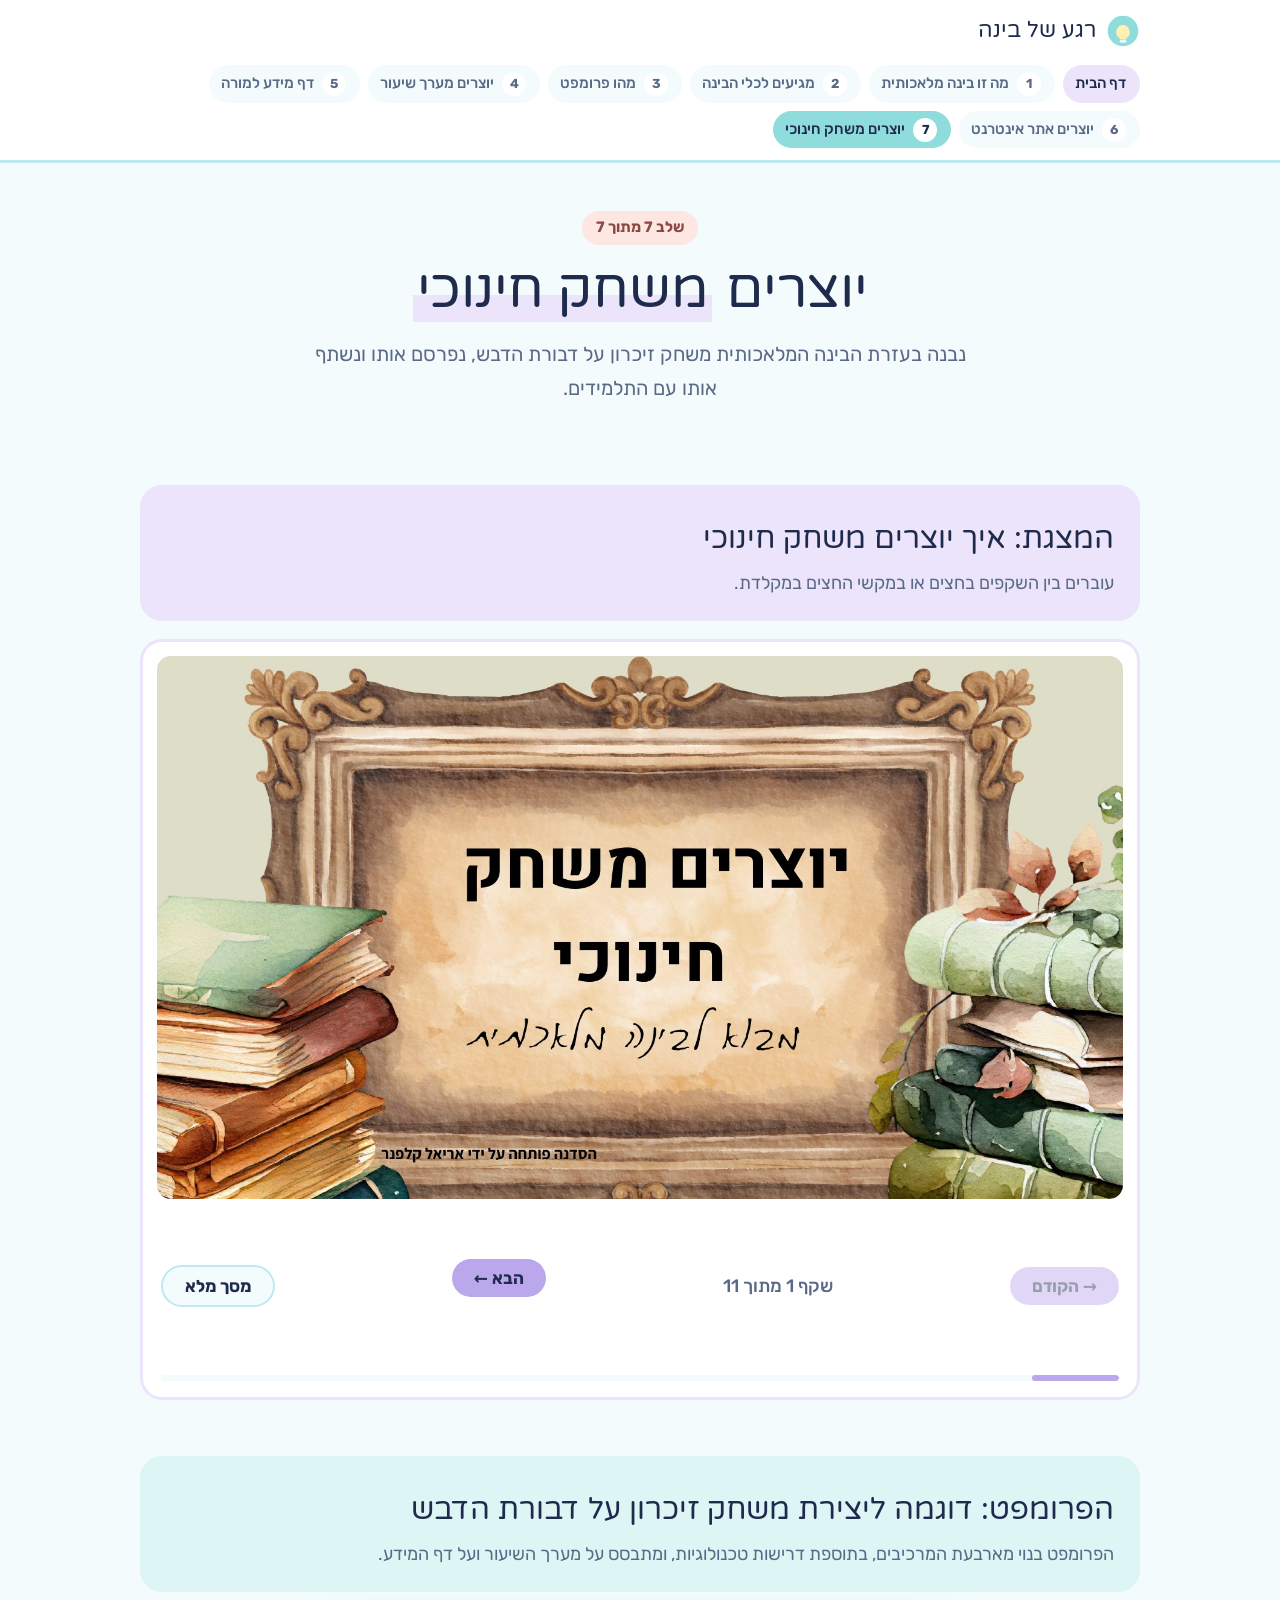
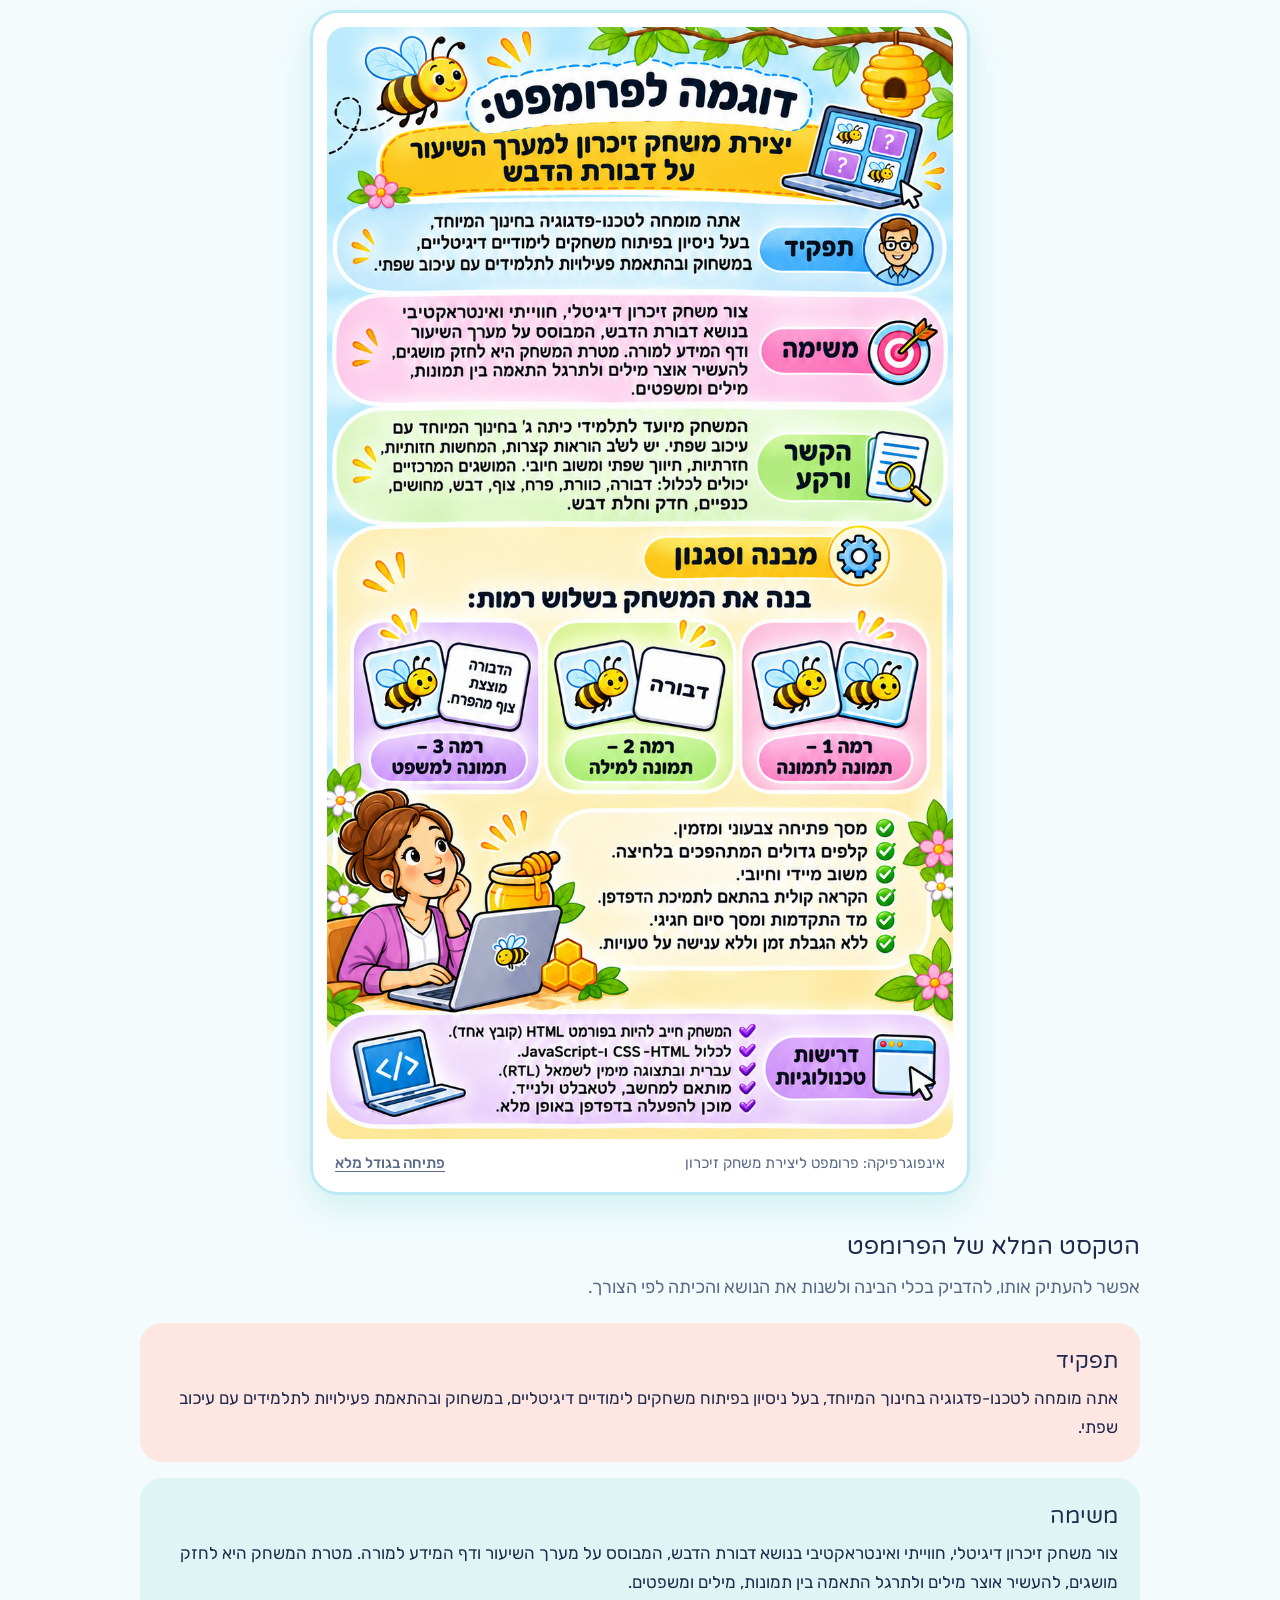
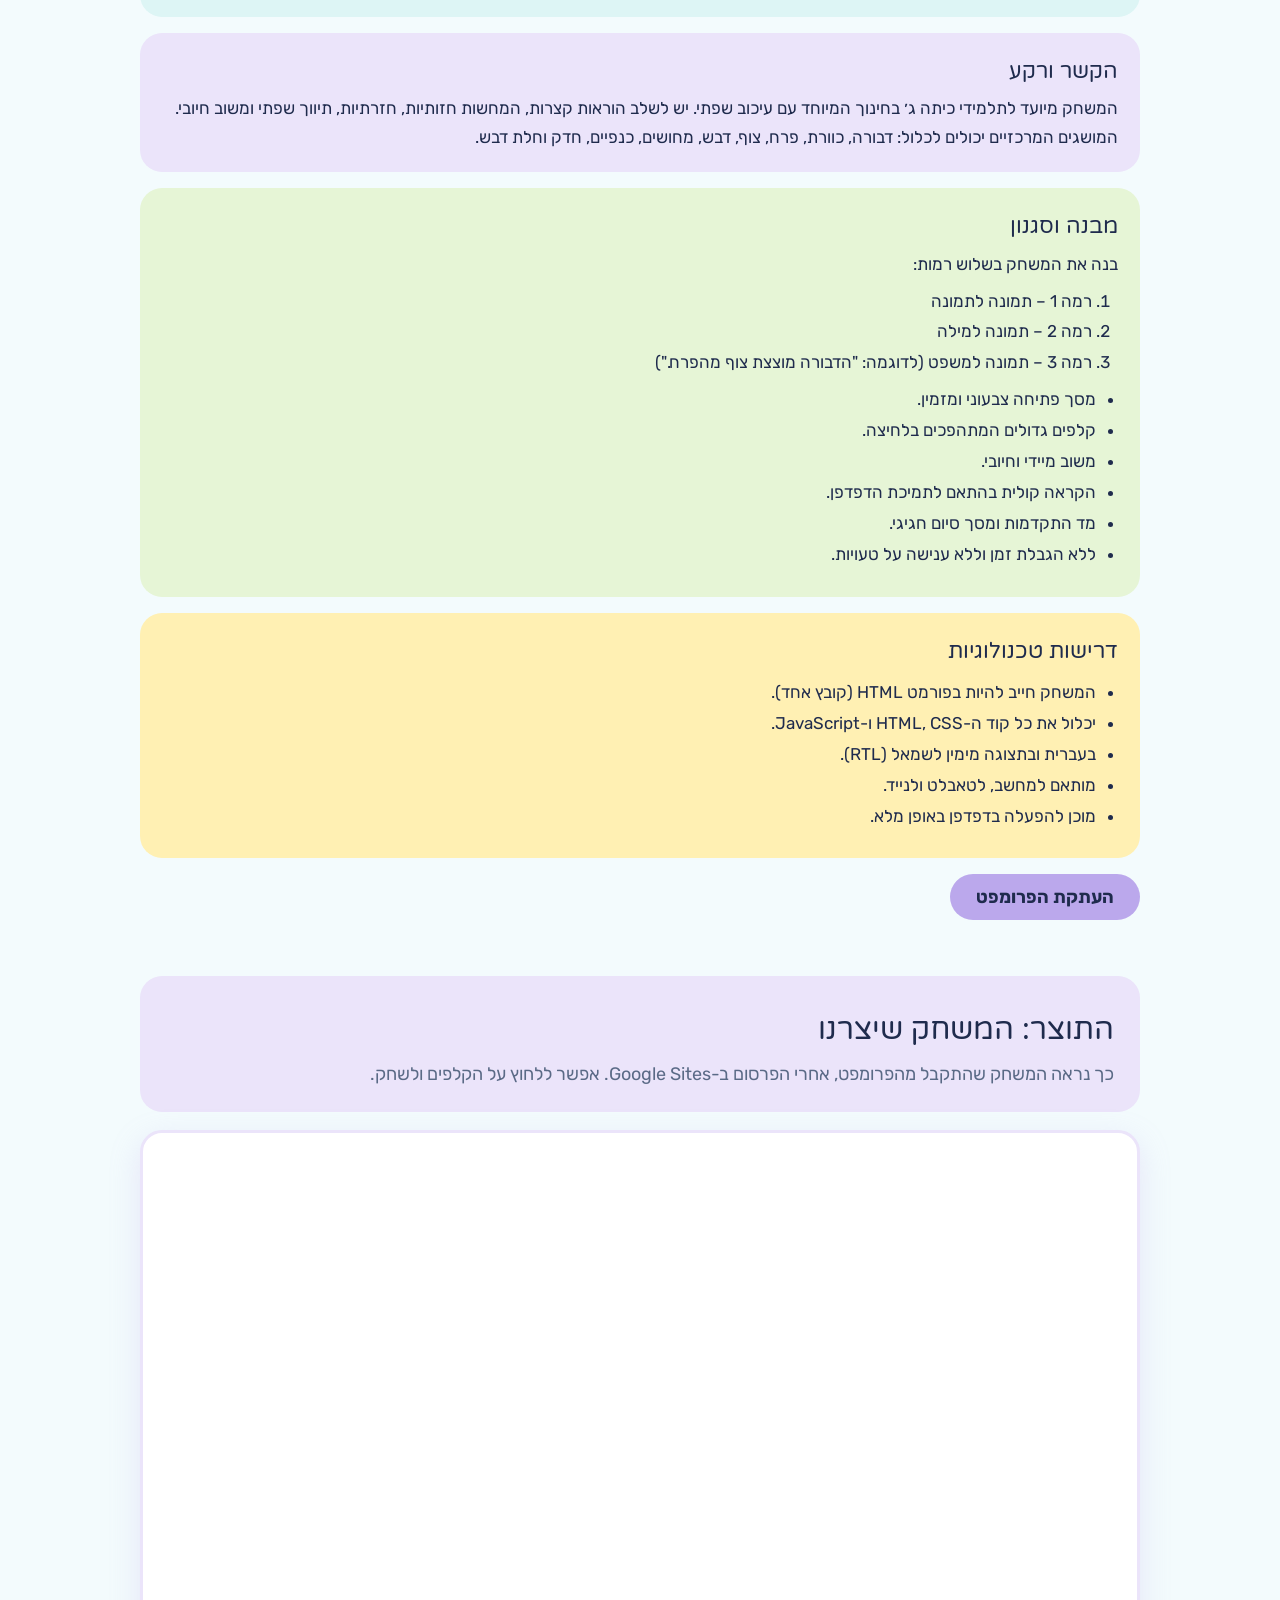
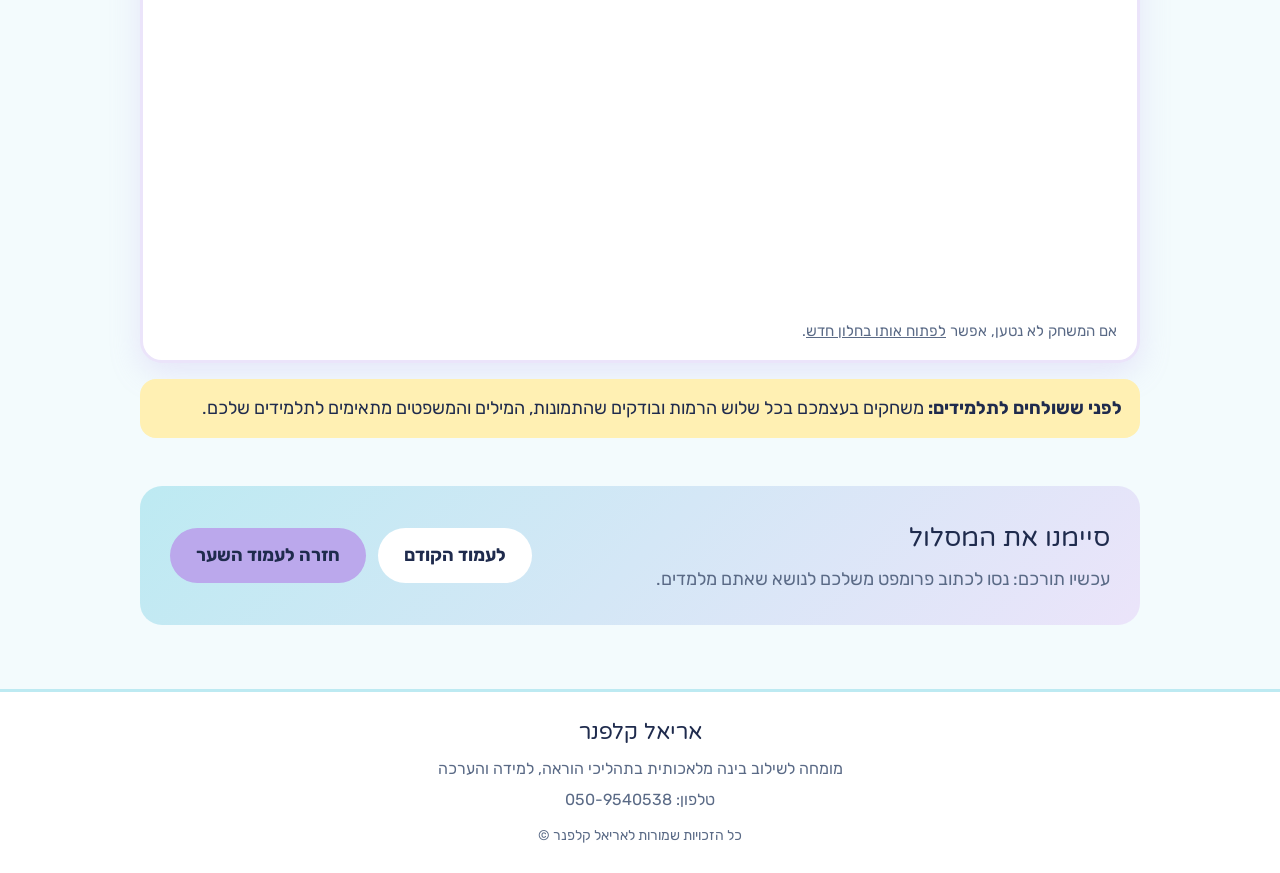
==== game.html @ d9471802 "Add Rega Shel Bina teachers training website Seven-page Hebrew RTL learning site on AI for teachers:" ====
<!DOCTYPE html>
<html lang="he" dir="rtl">
<head>
<meta charset="utf-8">
<meta name="viewport" content="width=device-width, initial-scale=1">
<title>רגע של בינה - יוצרים משחק חינוכי</title>
<link rel="preconnect" href="https://fonts.googleapis.com">
<link rel="preconnect" href="https://fonts.gstatic.com" crossorigin>
<link href="https://fonts.googleapis.com/css2?family=Rubik:wght@400;500;700&family=Varela+Round&display=swap" rel="stylesheet">
<link rel="stylesheet" href="style.css">
</head>
<body>

<header>
  <div class="bar">
    <a class="brand" href="index.html" aria-label="רגע של בינה - לדף הבית">
      <svg viewBox="0 0 40 40" aria-hidden="true"><circle cx="20" cy="20" r="18" fill="#8FDCDC"/><path d="M12 22c0-5 3.6-9 8-9s8 4 8 9c0 3-1.6 5-4 6v2h-8v-2c-2.4-1-4-3-4-6z" fill="#FFF0B3"/><rect x="16" y="31" width="8" height="2.5" rx="1.2" fill="#fff"/></svg>
      רגע של בינה
    </a>
    <button class="menu-btn" type="button" id="menu-btn" aria-expanded="false" aria-controls="site-nav"><span class="menu-ic" aria-hidden="true"></span>תפריט</button>
    <nav id="site-nav" aria-label="תפריט האתר">
      <ol>
        <li class="home"><a href="index.html">דף הבית</a></li>
        <li><a href="ai.html"><b>1</b>מה זו בינה מלאכותית</a></li>
        <li><a href="tools.html"><b>2</b>מגיעים לכלי הבינה</a></li>
        <li><a href="prompt.html"><b>3</b>מהו פרומפט</a></li>
        <li><a href="lesson.html"><b>4</b>יוצרים מערך שיעור</a></li>
        <li><a href="info.html"><b>5</b>דף מידע למורה</a></li>
        <li><a href="web.html"><b>6</b>יוצרים אתר אינטרנט</a></li>
        <li class="on"><a aria-current="page" href="game.html"><b>7</b>יוצרים משחק חינוכי</a></li>
      </ol>
    </nav>
  </div>
</header>

<main class="wrap">

  <section class="hero solo">
    <div>
      <span class="tag">שלב 7 מתוך 7</span>
      <h1>יוצרים <mark>משחק חינוכי</mark></h1>
      <p class="lead">נבנה בעזרת הבינה המלאכותית משחק זיכרון על דבורת הדבש, נפרסם אותו ונשתף אותו עם התלמידים.</p>
    </div>
  </section>

  <section id="slides" class="part-block" aria-labelledby="slides-title">
    <div class="block-head hd1">
      <h2 id="slides-title" class="sec">המצגת: איך יוצרים משחק חינוכי</h2>
      <p class="sub">עוברים בין השקפים בחצים או במקשי החצים במקלדת.</p>
    </div>
    <div class="viewer" data-name="game" data-count="11" tabindex="0" role="group" aria-label="מצגת: יוצרים משחק חינוכי">
      <div class="stage"><img class="slide" src="slides/game-01.jpg" alt="שקף 1 מתוך 11" width="1600" height="900"></div>
      <div class="controls">
        <button class="vb prev" type="button" aria-label="לשקף הקודם">&rarr; הקודם</button>
        <span class="count" aria-live="polite">שקף 1 מתוך 11</span>
        <button class="vb next" type="button" aria-label="לשקף הבא">הבא &larr;</button>
        <button class="vb fs" type="button">מסך מלא</button>
      </div>
      <div class="bar-progress" aria-hidden="true"><span></span></div>
    </div>
  </section>

  <section id="prompt" class="part-block" aria-labelledby="prompt-title">
    <div class="block-head hd2">
      <h2 id="prompt-title" class="sec">הפרומפט: דוגמה ליצירת משחק זיכרון על דבורת הדבש</h2>
      <p class="sub">הפרומפט בנוי מארבעת המרכיבים, בתוספת דרישות טכנולוגיות, ומתבסס על מערך השיעור ועל דף המידע.</p>
    </div>
    <figure class="figure">
      <img src="game-prompt-infographic.png" width="941" height="1672" loading="lazy"
           alt="אינפוגרפיקה: דוגמה לפרומפט ליצירת משחק זיכרון למערך שיעור על דבורת הדבש. החלקים: תפקיד, משימה, הקשר ורקע, מבנה וסגנון עם שלוש רמות, ודרישות טכנולוגיות. הטקסט המלא מופיע מתחת לאינפוגרפיקה.">
      <figcaption>
        <span>אינפוגרפיקה: פרומפט ליצירת משחק זיכרון</span>
        <a href="game-prompt-infographic.png" target="_blank" rel="noopener">פתיחה בגודל מלא</a>
      </figcaption>
    </figure>

    <h3 class="subhead">הטקסט המלא של הפרומפט</h3>
    <p class="sub">אפשר להעתיק אותו, להדביק בכלי הבינה ולשנות את הנושא והכיתה לפי הצורך.</p>
    <div class="parts one" id="prompt-parts">
      <article class="part p2">
        <h3>תפקיד</h3>
        <div class="body"><p>אתה מומחה לטכנו-פדגוגיה בחינוך המיוחד, בעל ניסיון בפיתוח משחקים לימודיים דיגיטליים, במשחוק ובהתאמת פעילויות לתלמידים עם עיכוב שפתי.</p></div>
      </article>
      <article class="part p1">
        <h3>משימה</h3>
        <div class="body"><p>צור משחק זיכרון דיגיטלי, חווייתי ואינטראקטיבי בנושא דבורת הדבש, המבוסס על מערך השיעור ודף המידע למורה. מטרת המשחק היא לחזק מושגים, להעשיר אוצר מילים ולתרגל התאמה בין תמונות, מילים ומשפטים.</p></div>
      </article>
      <article class="part p4">
        <h3>הקשר ורקע</h3>
        <div class="body"><p>המשחק מיועד לתלמידי כיתה ג׳ בחינוך המיוחד עם עיכוב שפתי. יש לשלב הוראות קצרות, המחשות חזותיות, חזרתיות, תיווך שפתי ומשוב חיובי. המושגים המרכזיים יכולים לכלול: דבורה, כוורת, פרח, צוף, דבש, מחושים, כנפיים, חדק וחלת דבש.</p></div>
      </article>
      <article class="part p3">
        <h3>מבנה וסגנון</h3>
        <div class="body">
          <p>בנה את המשחק בשלוש רמות:</p>
          <ol>
            <li>רמה 1 – תמונה לתמונה</li>
            <li>רמה 2 – תמונה למילה</li>
            <li>רמה 3 – תמונה למשפט (לדוגמה: "הדבורה מוצצת צוף מהפרח.")</li>
          </ol>
          <ul>
            <li>מסך פתיחה צבעוני ומזמין.</li>
            <li>קלפים גדולים המתהפכים בלחיצה.</li>
            <li>משוב מיידי וחיובי.</li>
            <li>הקראה קולית בהתאם לתמיכת הדפדפן.</li>
            <li>מד התקדמות ומסך סיום חגיגי.</li>
            <li>ללא הגבלת זמן וללא ענישה על טעויות.</li>
          </ul>
        </div>
      </article>
      <article class="part p5">
        <h3>דרישות טכנולוגיות</h3>
        <div class="body">
          <ul>
            <li>המשחק חייב להיות בפורמט HTML (קובץ אחד).</li>
            <li>יכלול את כל קוד ה-HTML, CSS ו-JavaScript.</li>
            <li>בעברית ובתצוגה מימין לשמאל (RTL).</li>
            <li>מותאם למחשב, לטאבלט ולנייד.</li>
            <li>מוכן להפעלה בדפדפן באופן מלא.</li>
          </ul>
        </div>
      </article>
    </div>
    <div class="copy-row">
      <button class="btn" type="button" id="copy-prompt">העתקת הפרומפט</button>
      <span id="copy-status" role="status" aria-live="polite"></span>
    </div>
  </section>

  <section id="result" class="part-block" aria-labelledby="result-title">
    <div class="block-head hd1">
      <h2 id="result-title" class="sec">התוצר: המשחק שיצרנו</h2>
      <p class="sub">כך נראה המשחק שהתקבל מהפרומפט, אחרי הפרסום ב-Google Sites. אפשר ללחוץ על הקלפים ולשחק.</p>
    </div>
    <div class="doc-box">
      <iframe src="https://sites.google.com/educ.org.il/devoragame/full-page-embed" title="המשחק שיצרנו: משחק זיכרון על דבורת הדבש" loading="lazy" allowfullscreen></iframe>
      <p class="video-note">אם המשחק לא נטען, אפשר <a href="https://sites.google.com/educ.org.il/devoragame" target="_blank" rel="noopener">לפתוח אותו בחלון חדש</a>.</p>
    </div>
    <p class="check-note"><strong>לפני ששולחים לתלמידים:</strong> משחקים בעצמכם בכל שלוש הרמות ובודקים שהתמונות, המילים והמשפטים מתאימים לתלמידים שלכם.</p>
  </section>

  <section class="next" aria-labelledby="next-title">
    <div>
      <h2 id="next-title">סיימנו את המסלול</h2>
      <p>עכשיו תורכם: נסו לכתוב פרומפט משלכם לנושא שאתם מלמדים.</p>
    </div>
    <div class="btns">
      <a class="btn ghost" href="web.html">לעמוד הקודם</a>
      <a class="btn" href="index.html">חזרה לעמוד השער</a>
    </div>
  </section>
</main>

<footer class="site-footer">
  <div class="foot-in">
    <strong class="foot-name">אריאל קלפנר</strong>
    <span class="foot-role">מומחה לשילוב בינה מלאכותית בתהליכי הוראה, למידה והערכה</span>
    <span class="foot-phone">טלפון: <bdi dir="ltr">050-9540538</bdi></span>
    <span class="foot-rights">כל הזכויות שמורות לאריאל קלפנר ©</span>
  </div>
</footer>

<script src="viewer.js"></script>
<script>
(function(){
  var btn=document.getElementById('copy-prompt'),st=document.getElementById('copy-status');
  function text(){
    return Array.prototype.map.call(document.querySelectorAll('#prompt-parts .part'),function(p){
      var out=[];
      p.querySelectorAll('.body > *').forEach(function(el){
        if(el.tagName==='UL'){el.querySelectorAll('li').forEach(function(li){out.push('- '+li.textContent);});}
        else if(el.tagName==='OL'){el.querySelectorAll('li').forEach(function(li,k){out.push((k+1)+'. '+li.textContent);});}
        else{out.push(el.textContent);}
      });
      return p.querySelector('h3').textContent+': '+out.join('\n');
    }).join('\n\n');
  }
  function done(msg){st.textContent=msg;setTimeout(function(){st.textContent='';},3000);}
  btn.addEventListener('click',function(){
    var t=text();
    if(navigator.clipboard&&navigator.clipboard.writeText){
      navigator.clipboard.writeText(t).then(function(){done('הפרומפט הועתק');},fallback);
    }else{fallback();}
    function fallback(){
      var ta=document.createElement('textarea');ta.value=t;document.body.appendChild(ta);ta.select();
      try{document.execCommand('copy');done('הפרומפט הועתק');}catch(e){done('ההעתקה לא הצליחה, סמנו את הטקסט והעתיקו ידנית');}
      document.body.removeChild(ta);
    }
  });
})();
</script>
<script src="menu.js"></script>
</body>
</html>
---- style.css ----
:root{
  /* פלטת פסטל שנגזרת מהאינפוגרפיקה: תכלת, לבנדר, ירוק מנטה, ורוד עדין וצהוב בהיר מאוד */
  --bg:#F3FBFD;
  --surface:#FFFFFF;
  --ink:#1F2B4D;
  --muted:#5A6A86;
  --sky:#BDEAF2;
  --teal:#8FDCDC;
  --teal-soft:#DDF5F5;
  --lav:#BBA8EC;
  --lav-soft:#EBE4FA;
  --mint:#B5E08A;
  --mint-soft:#E6F5D6;
  --pink:#F9B5AC;
  --pink-soft:#FEE6E2;
  --butter:#FFF0B3;
  --display:"Varela Round","Rubik",system-ui,sans-serif;
  --body:"Rubik",system-ui,sans-serif;
  --radius:22px;
  /* פריסה: כותרת עליונה עם ניווט שלבים, תוכן במרכז, כרטיסים בצבעי פסטל, כפתורי הקודם והבא */
}
*{box-sizing:border-box}
html{scroll-behavior:smooth}
body{margin:0;background:var(--bg);color:var(--ink);font-family:var(--body);font-size:18px;line-height:1.7}
a{color:inherit}
:focus-visible{outline:3px solid var(--lav);outline-offset:3px;border-radius:8px}
.wrap{max-width:1040px;margin:0 auto;padding:0 20px}

/* ניווט */
header{background:var(--surface);border-bottom:3px solid var(--sky);position:sticky;top:0;z-index:5}
.bar{display:flex;align-items:center;justify-content:space-between;gap:16px;flex-wrap:wrap;padding:12px 20px;max-width:1040px;margin:0 auto}
.brand{display:flex;align-items:center;gap:10px;font-family:var(--display);font-size:22px;color:var(--ink);text-decoration:none}
.brand svg{width:34px;height:34px}
nav ol{list-style:none;margin:0;padding:0;display:flex;gap:8px;flex-wrap:wrap}
nav li a,nav li span{display:flex;align-items:center;gap:8px;padding:6px 14px 6px 12px;border-radius:999px;font-size:15px;font-weight:500;text-decoration:none;background:var(--bg);color:var(--muted)}
nav li a:hover{background:var(--teal-soft)}
nav li b{display:grid;place-items:center;width:24px;height:24px;border-radius:50%;background:#fff;font-size:13px;color:var(--muted)}
nav li.on a{background:var(--teal);color:var(--ink)}
nav li.on b{background:#fff;color:var(--ink)}
nav li.soon span{opacity:.8}
nav small{font-size:12px;background:var(--butter);color:#6B5A1E;padding:0 8px;border-radius:999px}

/* פתיח */
.hero{padding:48px 0 24px;display:grid;grid-template-columns:1.2fr .8fr;gap:32px;align-items:center}
.hero.solo{grid-template-columns:1fr;text-align:center;justify-items:center}
.tag{display:inline-block;background:var(--pink-soft);color:#8A4A42;font-weight:700;font-size:15px;padding:4px 14px;border-radius:999px;margin-bottom:14px}
h1{font-family:var(--display);font-weight:400;font-size:clamp(34px,5.5vw,54px);line-height:1.15;margin:0 0 16px;text-wrap:balance}
h1 mark{background:linear-gradient(transparent 58%,var(--lav-soft) 58%);color:inherit;padding:0 4px}
.lead{font-size:20px;color:var(--muted);margin:0;max-width:34em}
.art{width:100%;max-width:340px;justify-self:center}

/* הגדרה */
.def{background:var(--surface);border-radius:var(--radius);padding:28px 30px;margin:24px 0;border-inline-start:10px solid var(--teal);box-shadow:0 8px 24px rgba(143,220,220,.28)}
.def h2{font-family:var(--display);font-weight:400;font-size:26px;margin:0 0 8px}
.def p{margin:0;font-size:20px;max-width:46em}
.def .simple{margin-top:14px;padding:12px 16px;background:var(--butter);border-radius:14px;font-size:18px}

h2.sec{font-family:var(--display);font-weight:400;font-size:30px;margin:48px 0 6px}
.sub{color:var(--muted);margin:0 0 20px}

/* כרטיסים */
.cards{display:grid;grid-template-columns:repeat(3,1fr);gap:18px}
.card{border-radius:var(--radius);padding:24px;display:flex;flex-direction:column;gap:8px}
.card .ic{width:52px;height:52px;border-radius:16px;display:grid;place-items:center;background:#fff}
.card .ic svg{width:30px;height:30px}
.card h3{font-family:var(--display);font-weight:400;font-size:22px;margin:6px 0 0}
.card p{margin:0;font-size:17px}
.c1{background:var(--lav-soft)} .c1 svg{stroke:#8E78DC}
.c2{background:var(--pink-soft)} .c2 svg{stroke:#E58C80}
.c3{background:var(--teal-soft)} .c3 svg{stroke:#48B7B7}

/* סרטון */
.video-box{background:var(--surface);border-radius:var(--radius);padding:16px;box-shadow:0 10px 30px rgba(187,168,236,.30);border:3px solid var(--lav-soft)}
.video{position:relative;aspect-ratio:16/9;border-radius:14px;overflow:hidden;background:#1F2B4D}
.video iframe{position:absolute;inset:0;width:100%;height:100%;border:0}
.video-note{margin:12px 6px 2px;font-size:15px;color:var(--muted)}

/* שאלות למחשבה */
.think{display:grid;grid-template-columns:repeat(2,1fr);gap:16px}
.q{background:var(--surface);border-radius:var(--radius);padding:20px 22px;display:flex;gap:14px;align-items:flex-start;border:2px solid var(--butter)}
.q span{flex:none;width:34px;height:34px;border-radius:50%;background:var(--butter);display:grid;place-items:center;font-weight:700;font-family:var(--display)}
.q p{margin:0}

/* אינפוגרפיקה */
.figure{margin:8px auto 0;max-width:660px;background:var(--surface);border-radius:28px;padding:14px;border:3px solid var(--sky);box-shadow:0 12px 34px rgba(143,220,220,.35)}
.figure img{display:block;width:100%;height:auto;border-radius:18px}
.figure figcaption{display:flex;justify-content:space-between;align-items:center;gap:12px;flex-wrap:wrap;padding:12px 8px 2px;font-size:15px;color:var(--muted)}
.figure figcaption a{font-weight:500;text-decoration:underline;text-underline-offset:3px}

/* סיכום טקסטואלי: ארבעת המרכיבים */
.parts{display:grid;grid-template-columns:repeat(2,1fr);gap:16px}
.part{border-radius:var(--radius);padding:20px 22px}
.part h3{font-family:var(--display);font-weight:400;font-size:22px;margin:0 0 4px}
.part p{margin:0;font-size:17px}
.p1{background:var(--teal-soft)}
.p2{background:var(--pink-soft)}
.p3{background:var(--mint-soft)}
.p4{background:var(--lav-soft)}

/* דוגמה */
.example{display:grid;grid-template-columns:repeat(2,1fr);gap:16px}
.ex{background:var(--surface);border-radius:var(--radius);padding:20px 22px;border:3px solid var(--sky)}
.ex.good{border-color:var(--mint)}
.ex h3{font-family:var(--display);font-weight:400;font-size:20px;margin:0 0 8px}
.ex .label{display:inline-block;font-size:14px;font-weight:700;padding:2px 12px;border-radius:999px;margin-bottom:10px;background:var(--pink-soft);color:#8A4A42}
.ex.good .label{background:var(--mint-soft);color:#3F6B1A}
.ex blockquote{margin:0;padding:12px 16px;background:var(--bg);border-radius:14px;font-size:17px}

/* המשך וחזרה */
.next{margin:48px 0 64px;background:linear-gradient(135deg,var(--sky) 0%,var(--lav-soft) 100%);border-radius:var(--radius);padding:30px;display:flex;align-items:center;justify-content:space-between;gap:20px;flex-wrap:wrap}
.next h2{font-family:var(--display);font-weight:400;font-size:26px;margin:0 0 4px}
.next p{margin:0;color:var(--muted)}
.btns{display:flex;gap:12px;flex-wrap:wrap}
.btn{font-family:var(--body);font-weight:700;font-size:18px;border:0;border-radius:999px;padding:12px 26px;background:var(--lav);color:var(--ink);cursor:pointer;text-decoration:none;display:inline-block}
.btn.ghost{background:#fff}
.btn[disabled]{cursor:not-allowed;opacity:.7}



@media (max-width:820px){
  .hero{grid-template-columns:1fr}
  .art{max-width:240px;order:-1}
  .cards,.think,.parts,.example{grid-template-columns:1fr}
}
@media (prefers-reduced-motion:no-preference){
  .card,.q,.part{transition:transform .2s}
  .card:hover,.q:hover,.part:hover{transform:translateY(-4px)}
}

/* עמוד כלי הבינה */
.choices{display:grid;grid-template-columns:repeat(2,1fr);gap:18px;margin:8px 0 8px}
.choice{display:flex;flex-direction:column;gap:8px;border-radius:var(--radius);padding:26px;text-decoration:none;transition:transform .2s}
.choice h2{font-family:var(--display);font-weight:400;font-size:26px;line-height:1.25;margin:0}
.choice p{margin:0;font-size:17px}
.choice .go{margin-top:auto;align-self:flex-start;font-weight:700;background:#fff;border-radius:999px;padding:6px 18px}
.ch-num{align-self:flex-start;font-size:14px;font-weight:700;background:#fff;border-radius:999px;padding:2px 12px}
.ch1{background:var(--lav-soft)} .ch2{background:var(--teal-soft)}
.choice:hover{transform:translateY(-4px)}
.part-block{margin-top:56px;scroll-margin-top:90px}
.block-head{border-radius:var(--radius);padding:22px 26px;margin-bottom:18px}
.block-head h2.sec{margin:6px 0 4px}
.block-head .sub{margin:0}
.hd1{background:var(--lav-soft)} .hd2{background:var(--teal-soft)}
.hd1 .ch-num,.hd2 .ch-num{display:inline-block}
.steps{list-style:none;margin:0;padding:0;display:grid;gap:16px}
.step{background:var(--surface);border-radius:var(--radius);padding:20px 22px;display:grid;grid-template-columns:1fr minmax(0,420px);gap:22px;align-items:center;border:3px solid var(--lav-soft)}
.step.s2{border-color:var(--teal-soft)}
.step-text{display:flex;gap:14px;align-items:flex-start}
.step .num{flex:none;width:44px;height:44px;border-radius:50%;display:grid;place-items:center;font-family:var(--display);font-size:22px;background:var(--lav-soft);color:var(--ink)}
.step.s2 .num{background:var(--teal)}
.step h3{margin:2px 0 0;font-weight:500;font-size:21px;line-height:1.45}
.step-sub{margin:6px 0 0;font-size:19px}
.step-note{margin:12px 0 0;padding:10px 14px;background:var(--butter);border-radius:14px;font-size:16px;line-height:1.55}
.shot{position:relative;display:block;width:100%;padding:0;border:2px solid var(--sky);background:var(--bg);border-radius:16px;overflow:hidden;cursor:zoom-in;font:inherit}
.shot img{display:block;width:100%;height:auto;max-height:340px;object-fit:contain}
.shot .zoom{position:absolute;inset-inline-start:10px;bottom:10px;font-size:13px;font-weight:500;background:rgba(255,255,255,.92);color:var(--ink);padding:2px 12px;border-radius:999px}
.done{margin:16px 0 0;text-align:center;font-family:var(--display);font-size:22px;padding:14px;border-radius:var(--radius)}
.d1{background:var(--lav-soft)} .d2{background:var(--teal-soft)}
dialog#lightbox{border:0;border-radius:20px;padding:14px;max-width:min(96vw,1200px);background:#fff;box-shadow:0 20px 60px rgba(31,43,77,.35)}
dialog#lightbox::backdrop{background:rgba(31,43,77,.55)}
dialog#lightbox img{display:block;max-width:100%;max-height:80vh;margin:8px auto 0;border-radius:12px}
dialog#lightbox .close{font-family:var(--body);font-weight:700;font-size:16px;border:0;border-radius:999px;padding:8px 20px;background:var(--lav);color:var(--ink);cursor:pointer}
@media (max-width:820px){
  .choices{grid-template-columns:1fr}
  .step{grid-template-columns:1fr}
}

/* מציג מצגות */
.viewer{background:var(--surface);border-radius:var(--radius);padding:14px;border:3px solid var(--lav-soft);margin-bottom:16px}
#gemini .viewer{border-color:var(--teal-soft)}
.viewer:focus-visible{outline:3px solid var(--lav)}
.stage{background:var(--bg);border-radius:14px;overflow:hidden;display:flex;justify-content:center}
.stage:fullscreen{background:#1F2B4D;align-items:center}
.stage .slide{display:block;width:100%;height:auto;max-height:100%;object-fit:contain;aspect-ratio:16/9}
.controls{display:flex;align-items:center;justify-content:space-between;gap:10px;flex-wrap:wrap;padding:12px 4px 4px}
.vb{font-family:var(--body);font-weight:700;font-size:17px;border:0;border-radius:999px;padding:9px 22px;background:var(--lav);color:var(--ink);cursor:pointer}
#gemini .vb{background:var(--teal)}
.vb.fs{background:var(--bg);border:2px solid var(--sky)}
.vb[disabled]{opacity:.45;cursor:not-allowed}
.count{font-weight:500;color:var(--muted)}
.bar-progress{height:6px;border-radius:999px;background:var(--bg);margin:10px 4px 2px;overflow:hidden}
.bar-progress span{display:block;height:100%;width:0;background:var(--lav);border-radius:999px;float:right;transition:width .25s}
#gemini .bar-progress span{background:var(--teal)}
details.written{margin-top:8px}
details.written>summary{cursor:pointer;font-weight:700;padding:12px 18px;background:var(--butter);border-radius:16px;list-style:none;margin-bottom:14px}
details.written>summary::-webkit-details-marker{display:none}
details.written>summary::before{content:"+ ";font-weight:700}
details.written[open]>summary::before{content:"− "}
@media (max-width:560px){.vb{padding:8px 14px;font-size:16px}.vb.fs{display:none}}

/* עמוד מערך שיעור */
.subhead{font-family:var(--display);font-weight:400;font-size:24px;margin:32px 0 4px}
.parts.one{grid-template-columns:1fr}
.parts.one .part p{max-width:60em}
.copy-row{display:flex;align-items:center;gap:14px;margin-top:16px;flex-wrap:wrap}
#copy-status{color:#3F6B1A;font-weight:700}
.doc-box{background:var(--surface);border-radius:var(--radius);padding:14px;border:3px solid var(--lav-soft);box-shadow:0 10px 30px rgba(187,168,236,.25)}
.doc-box iframe{display:block;width:100%;height:760px;border:0;border-radius:12px;background:#fff}
.check-note{margin:16px 0 0;padding:14px 18px;background:var(--butter);border-radius:16px}
.video-sec{margin-top:36px}
@media (max-width:820px){.doc-box iframe{height:620px}}

/* מסמך PDF */
.pdf-box{background:var(--surface);border-radius:var(--radius);padding:16px;border:3px solid var(--lav-soft);box-shadow:0 10px 30px rgba(187,168,236,.25)}
.pdf-bar{display:flex;align-items:center;justify-content:space-between;gap:12px;flex-wrap:wrap;padding:2px 4px 14px}
.pdf-name{font-family:var(--display);font-size:20px}
.pdf-bar .btn{font-size:16px;padding:9px 20px}
.pdf-pages{display:grid;gap:16px;justify-items:center;background:var(--bg);border-radius:14px;padding:16px}
.pdf-pages img{display:block;width:100%;max-width:820px;height:auto;background:#fff;box-shadow:0 4px 16px rgba(31,43,77,.14);border-radius:4px}

.part .body ul{margin:8px 0;padding-inline-start:22px}
.part .body li{margin:2px 0;font-size:17px}
.part .body p{margin:6px 0 0;font-size:17px}
.part .body p:first-child{margin-top:0}

.p5{background:var(--butter)}
.part .body ol{margin:8px 0;padding-inline-start:26px}
.part .body ol li{margin:2px 0;font-size:17px}

/* דף שער וכותרת תחתונה */
.visually-hidden{position:absolute;width:1px;height:1px;margin:-1px;padding:0;overflow:hidden;clip:rect(0 0 0 0);white-space:nowrap;border:0}
.cover-fig{margin:28px 0 0;border-radius:28px;overflow:hidden;box-shadow:0 14px 40px rgba(143,220,220,.4);border:4px solid #fff}
.cover-fig img{display:block;width:100%;height:auto}
.cover-intro{text-align:center;padding:28px 0 8px;display:flex;flex-direction:column;align-items:center;gap:18px}
.cover-sub{font-size:22px;color:var(--muted);margin:0;max-width:34em;text-wrap:balance}
.cover-btn{font-size:22px;padding:14px 40px}
.toc-wrap{margin-top:28px}
.toc{display:grid;grid-template-columns:repeat(2,1fr);gap:14px}
.toc-item{display:flex;align-items:center;gap:14px;padding:16px 20px;border-radius:var(--radius);text-decoration:none;font-family:var(--display);font-size:20px;transition:transform .2s}
.toc-item:hover{transform:translateY(-3px)}
.toc-num{flex:none;width:40px;height:40px;border-radius:50%;background:#fff;display:grid;place-items:center;font-weight:700}
.t1{background:var(--teal-soft)} .t2{background:var(--lav-soft)} .t3{background:var(--pink-soft)} .t4{background:var(--mint-soft)} .t5{background:var(--butter)}
.site-footer{margin-top:24px;background:var(--surface);border-top:3px solid var(--sky);padding:22px 20px 26px;text-align:center;color:var(--muted);font-size:16px}
.foot-in{max-width:1040px;margin:0 auto;display:flex;flex-direction:column;gap:4px;align-items:center}
.foot-name{font-family:var(--display);font-weight:400;font-size:22px;color:var(--ink)}
.foot-rights{margin-top:6px;font-size:14px}
@media (max-width:820px){.toc{grid-template-columns:1fr}.cover-sub{font-size:19px}}

/* תפריט האתר */
.menu-btn{display:none;align-items:center;gap:10px;font-family:var(--body);font-weight:700;font-size:16px;border:0;border-radius:999px;padding:8px 18px;background:var(--lav);color:var(--ink);cursor:pointer}
.menu-ic{display:inline-block;width:18px;height:2px;background:var(--ink);box-shadow:0 -6px 0 var(--ink),0 6px 0 var(--ink)}
nav li.home a{background:var(--lav-soft);color:var(--ink)}
nav li.home.on a{background:var(--teal)}
.about{display:flex;flex-direction:column;gap:2px;align-items:center;font-size:19px;color:var(--muted)}
.about-name{font-family:var(--display);font-weight:400;font-size:30px;color:var(--ink)}
.about-role{max-width:30em;text-wrap:balance}
.about-phone{margin-top:4px;font-weight:500;color:var(--ink)}
@media (max-width:900px){
  .menu-btn{display:inline-flex}
  nav#site-nav{display:none;width:100%}
  nav#site-nav.open{display:block}
  nav#site-nav ol{flex-direction:column;gap:6px;padding:8px 0 4px}
  nav#site-nav li a,nav#site-nav li span{border-radius:16px;padding:10px 14px}
}

.cover-menu{display:flex;flex-wrap:wrap;justify-content:center;gap:12px;margin:26px 0 0}
.cover-menu .toc-item{font-size:19px;padding:12px 20px}
.cover-intro{padding-top:30px}
.cover-page .foot-rights{margin-top:0;font-size:15px}
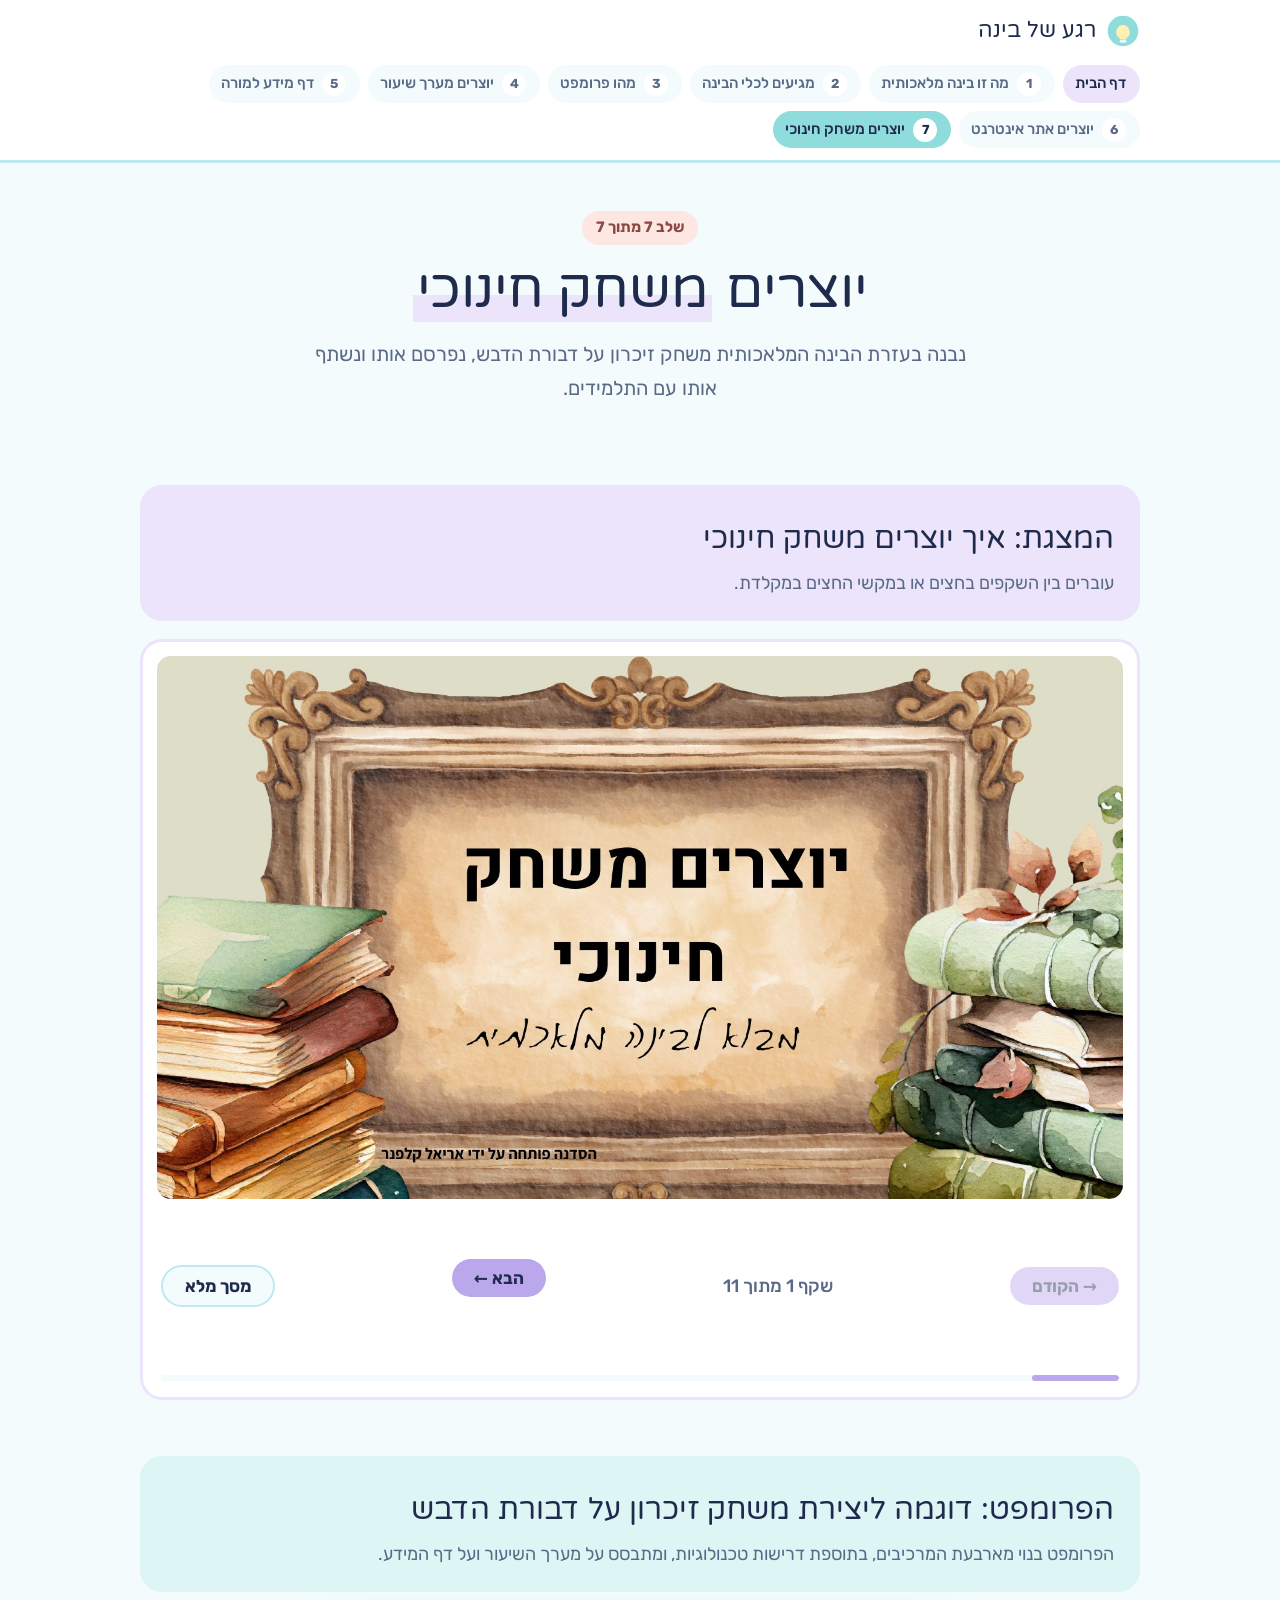
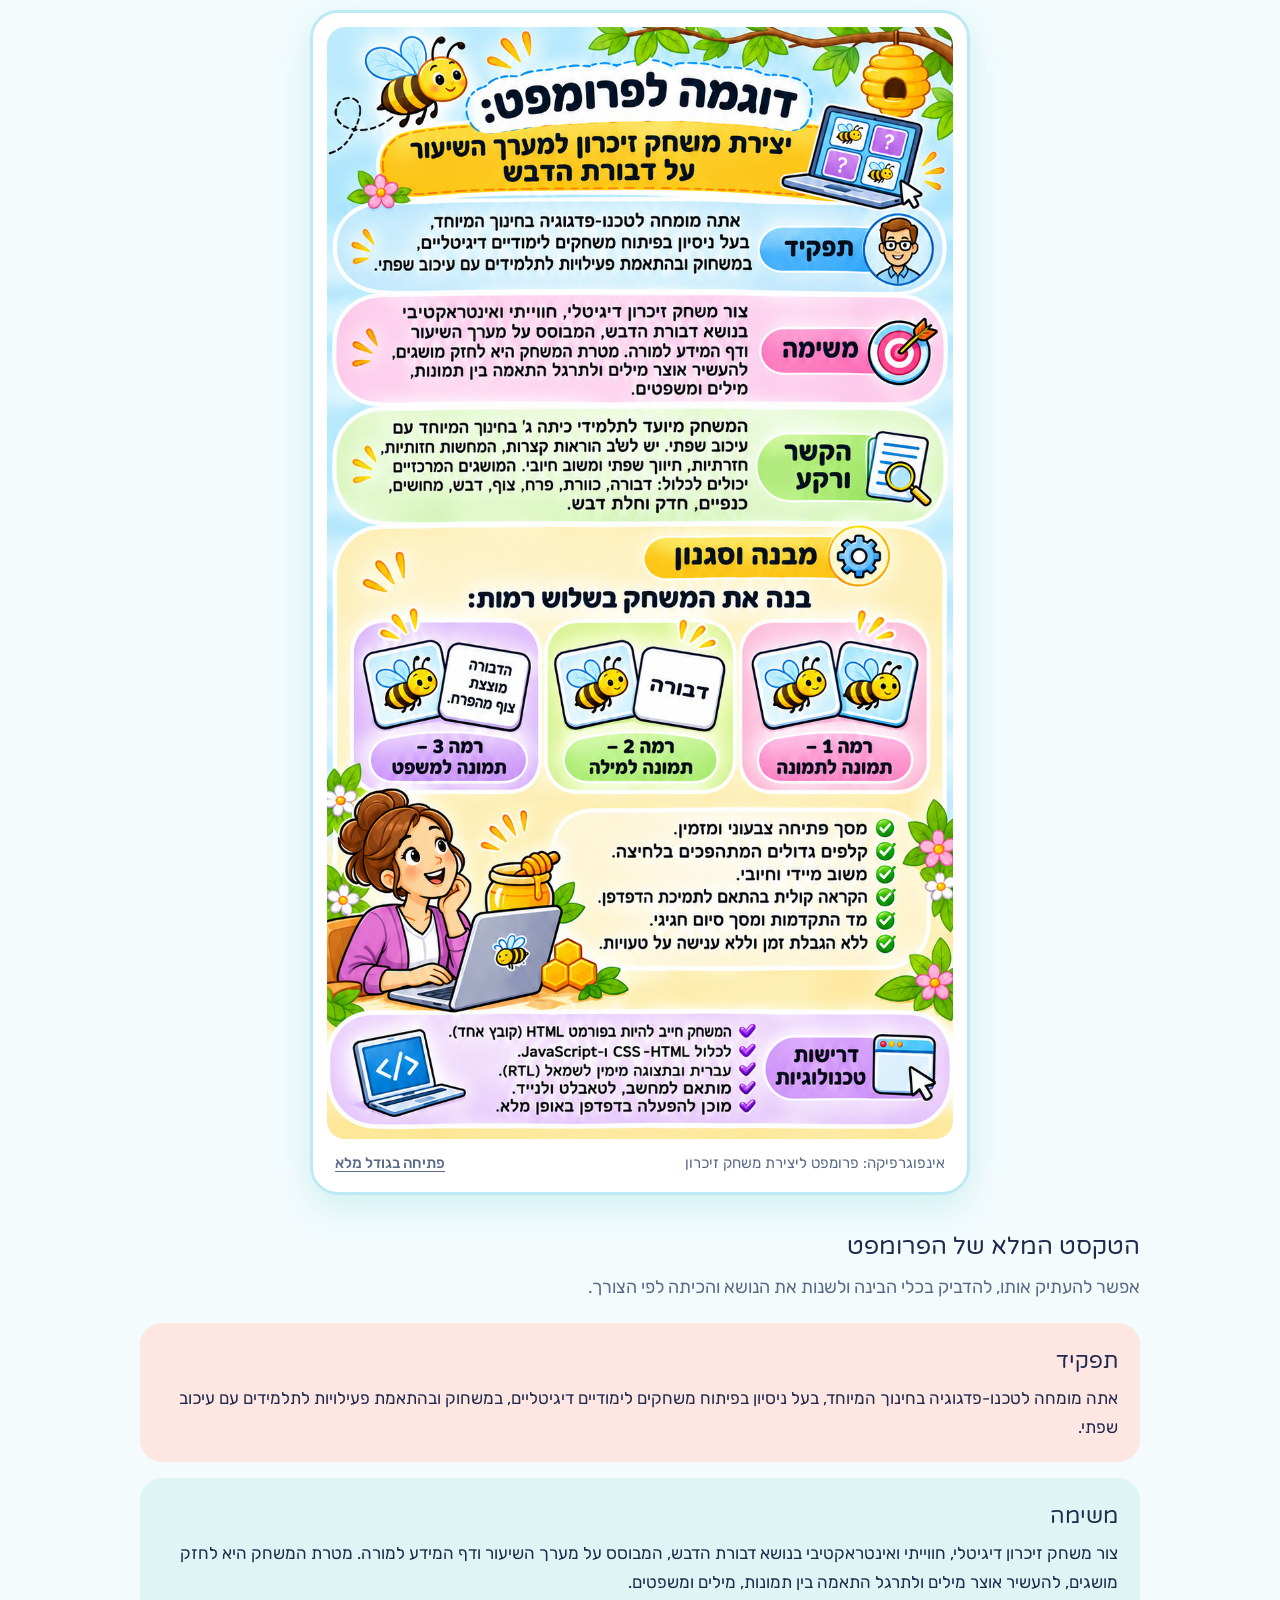
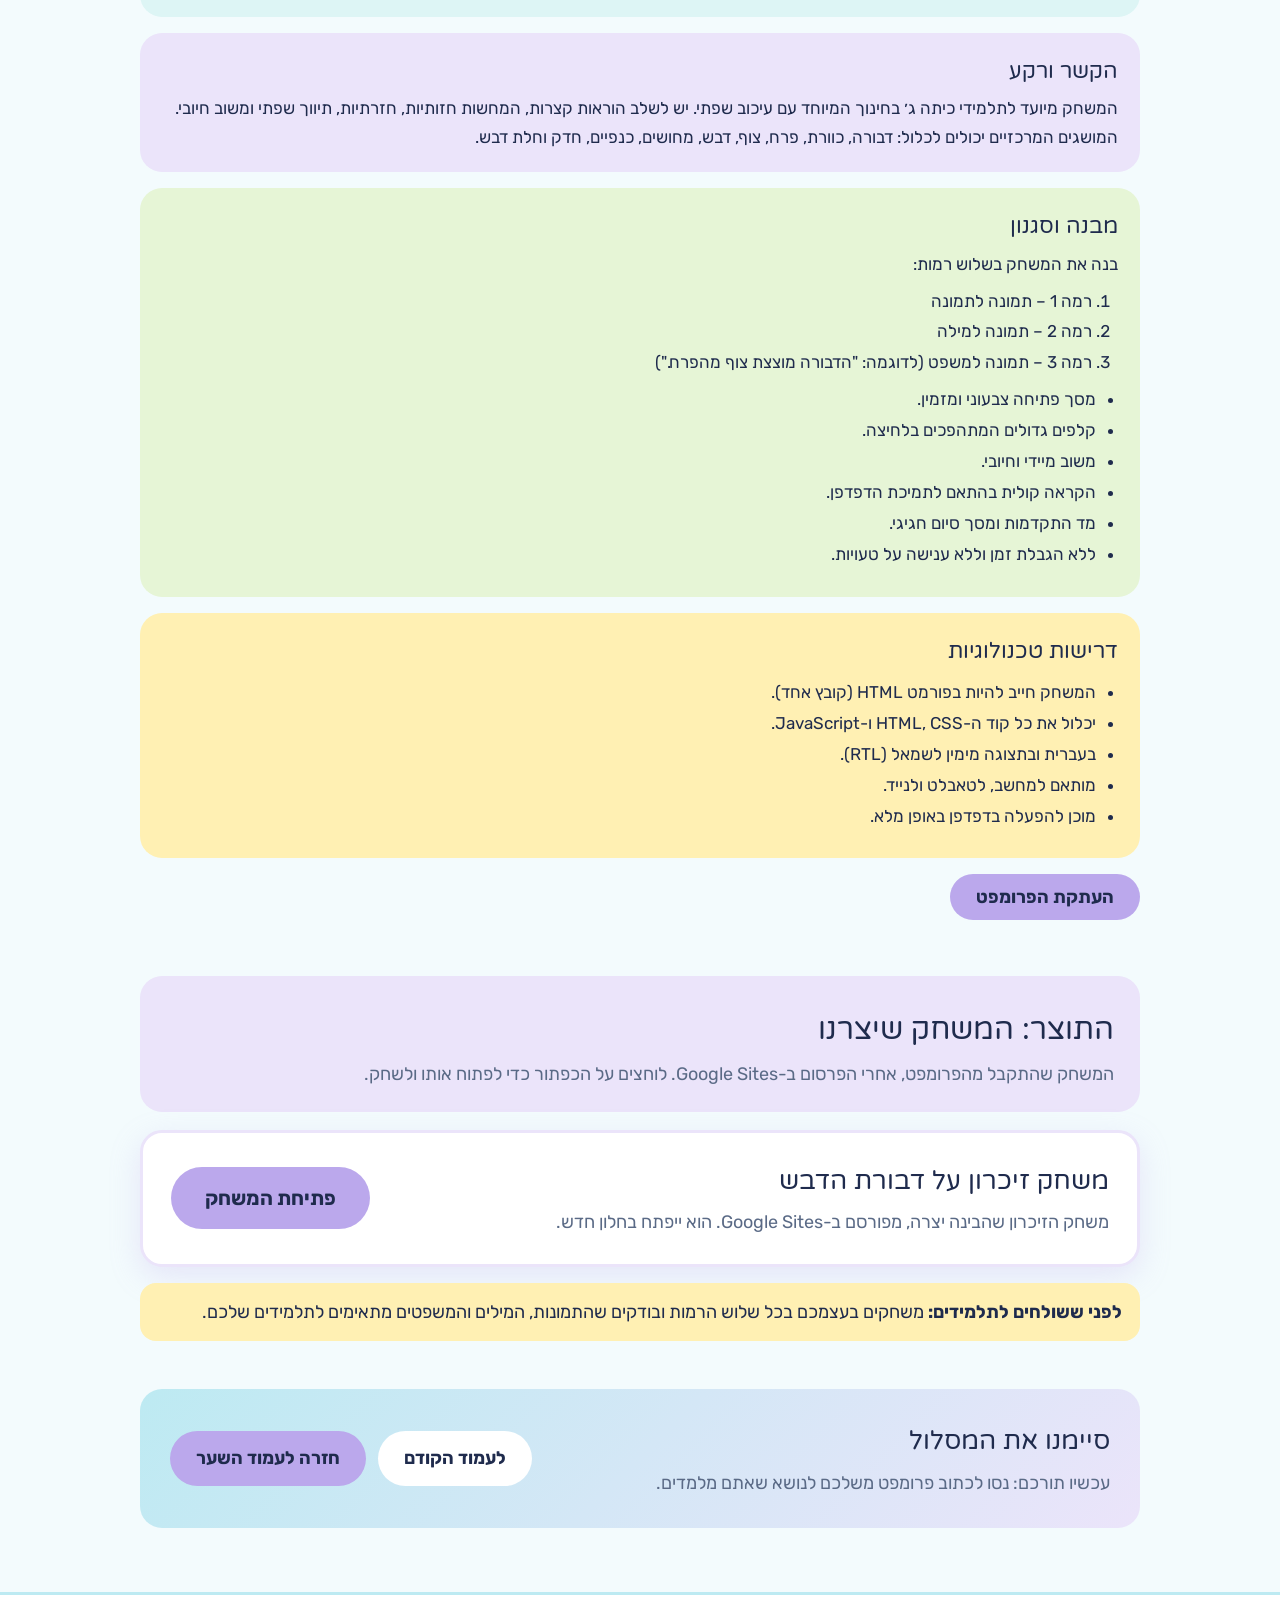
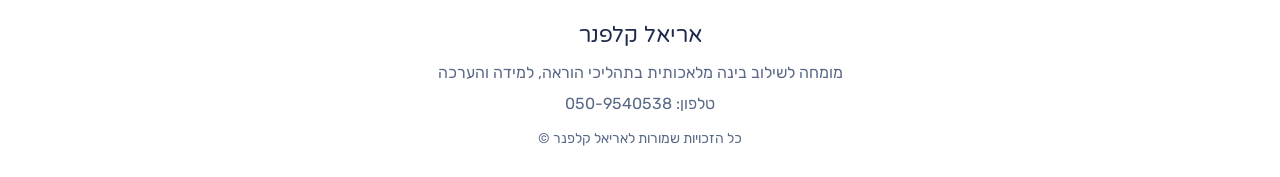
==== commit b391f576: "Replace embedded Google Sites with link cards on website and game pages The Google Sites pages could" ====
--- a/game.html
+++ b/game.html
@@ -130,11 +130,14 @@
   <section id="result" class="part-block" aria-labelledby="result-title">
     <div class="block-head hd1">
       <h2 id="result-title" class="sec">התוצר: המשחק שיצרנו</h2>
-      <p class="sub">כך נראה המשחק שהתקבל מהפרומפט, אחרי הפרסום ב-Google Sites. אפשר ללחוץ על הקלפים ולשחק.</p>
+      <p class="sub">המשחק שהתקבל מהפרומפט, אחרי הפרסום ב-Google Sites. לוחצים על הכפתור כדי לפתוח אותו ולשחק.</p>
     </div>
-    <div class="doc-box">
-      <iframe src="https://sites.google.com/educ.org.il/devoragame/full-page-embed" title="המשחק שיצרנו: משחק זיכרון על דבורת הדבש" loading="lazy" allowfullscreen></iframe>
-      <p class="video-note">אם המשחק לא נטען, אפשר <a href="https://sites.google.com/educ.org.il/devoragame" target="_blank" rel="noopener">לפתוח אותו בחלון חדש</a>.</p>
+    <div class="link-card">
+      <div class="link-text">
+        <h3>משחק זיכרון על דבורת הדבש</h3>
+        <p>משחק הזיכרון שהבינה יצרה, מפורסם ב-Google Sites. הוא ייפתח בחלון חדש.</p>
+      </div>
+      <a class="btn link-btn" href="https://sites.google.com/educ.org.il/devoragame/full-page-embed" target="_blank" rel="noopener">פתיחת המשחק</a>
     </div>
     <p class="check-note"><strong>לפני ששולחים לתלמידים:</strong> משחקים בעצמכם בכל שלוש הרמות ובודקים שהתמונות, המילים והמשפטים מתאימים לתלמידים שלכם.</p>
   </section>
--- a/style.css
+++ b/style.css
@@ -257,3 +257,9 @@
 .cover-menu .toc-item{font-size:19px;padding:12px 20px}
 .cover-intro{padding-top:30px}
 .cover-page .foot-rights{margin-top:0;font-size:15px}
+
+/* כרטיס קישור לאתר חיצוני */
+.link-card{display:flex;align-items:center;justify-content:space-between;gap:20px;flex-wrap:wrap;background:var(--surface);border-radius:var(--radius);padding:26px 28px;border:3px solid var(--lav-soft);box-shadow:0 10px 30px rgba(187,168,236,.25)}
+.link-text h3{font-family:var(--display);font-weight:400;font-size:26px;margin:0 0 4px}
+.link-text p{margin:0;color:var(--muted)}
+.link-btn{font-size:20px;padding:14px 34px}
